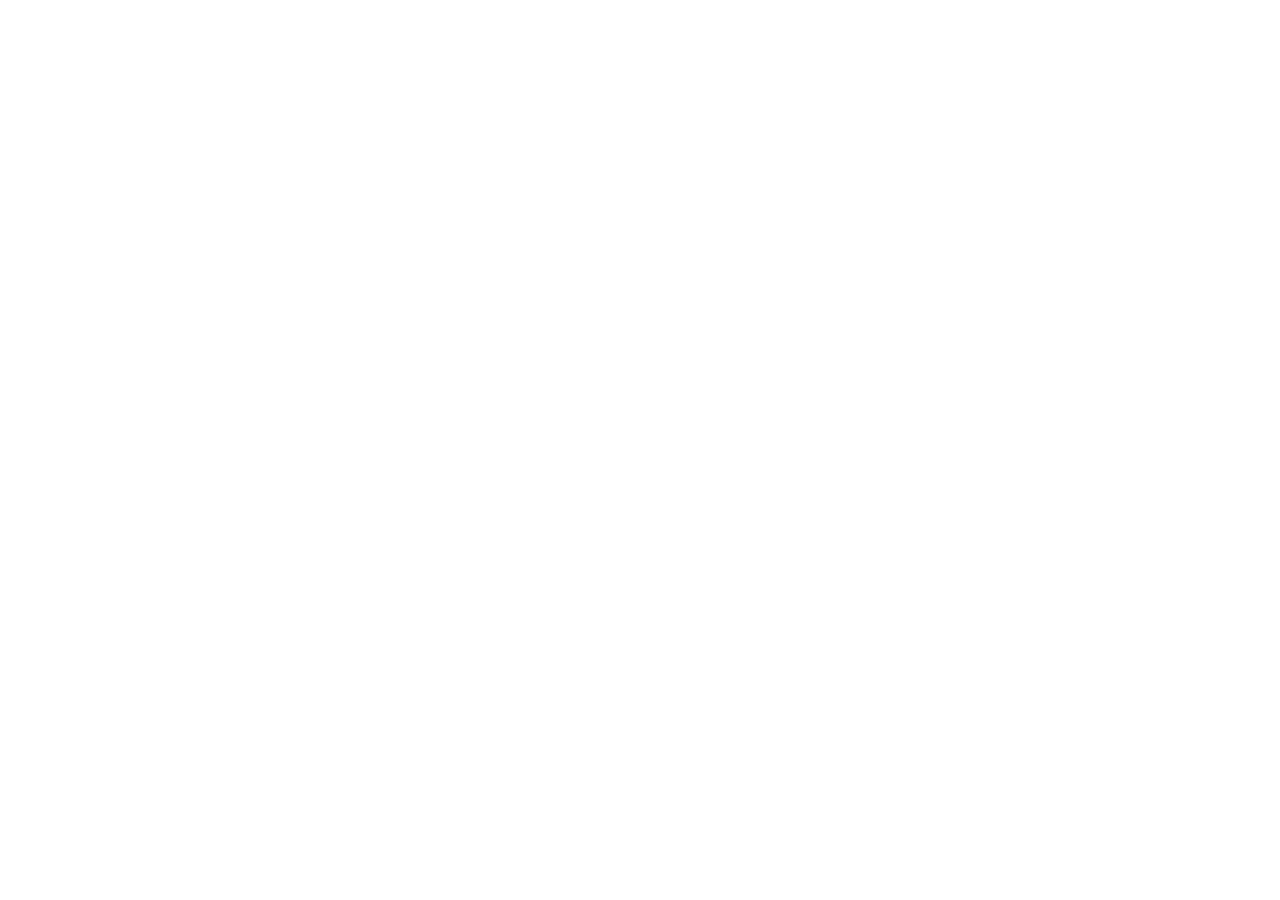
==== index.html @ 0078ae97 "Create index.html" ====
<!DOCTYPE html>
<html lang="en">
<head>
<meta charset="UTF-8">
<meta name="viewport" content="width=device-width, initial-scale=1.0">
<title>Sketch Lab Central — drawing &amp; generator prompts</title>
<meta name="description" content="Sketch Lab Central — a division of Plaid Labs. Daily Doodle, Monster Maker, and Theme Park Edition drawing-prompt generators in one place.">
<link rel="preconnect" href="https://fonts.googleapis.com">
<link rel="preconnect" href="https://fonts.gstatic.com" crossorigin>
<link href="https://fonts.googleapis.com/css2?family=Anton&display=swap" rel="stylesheet">
<link rel="stylesheet" href="assets/style.css">
</head>
<body>

<div id="sl-header-mount"></div>

<main id="app" aria-live="polite">
  <!-- Populated by assets/engine.js once the default pack loads -->
</main>

<div id="sl-footer-mount"></div>

<script>
  // Lightweight pack manifest — just id/label/src, so the header's pack
  // selector can render instantly. Each pack's actual category data is only
  // fetched when the user selects it (Theme Park Edition's data set is the
  // largest, so this keeps first paint fast).
  window.SL_PACK_LIST = [
    { id: 'dailydoodle', label: 'Daily Doodle', src: 'assets/packs/dailydoodle.js' },
    { id: 'monstermaker', label: 'Monster Maker', src: 'assets/packs/monstermaker.js' },
    { id: 'themepark', label: 'Theme Park Edition', src: 'assets/packs/themepark.js' }
  ];
</script>
<script src="assets/header.js" defer></script>
<script src="assets/footer.js" defer></script>
<script src="assets/holiday-data.js" defer></script>
<script src="assets/engine.js" defer></script>
<script defer>
  document.addEventListener('DOMContentLoaded', function () {
    // Daily Doodle is the main/landing theme pack of Sketch Lab Central.
    window.SL_boot('dailydoodle');
  });
</script>

</body>
</html>
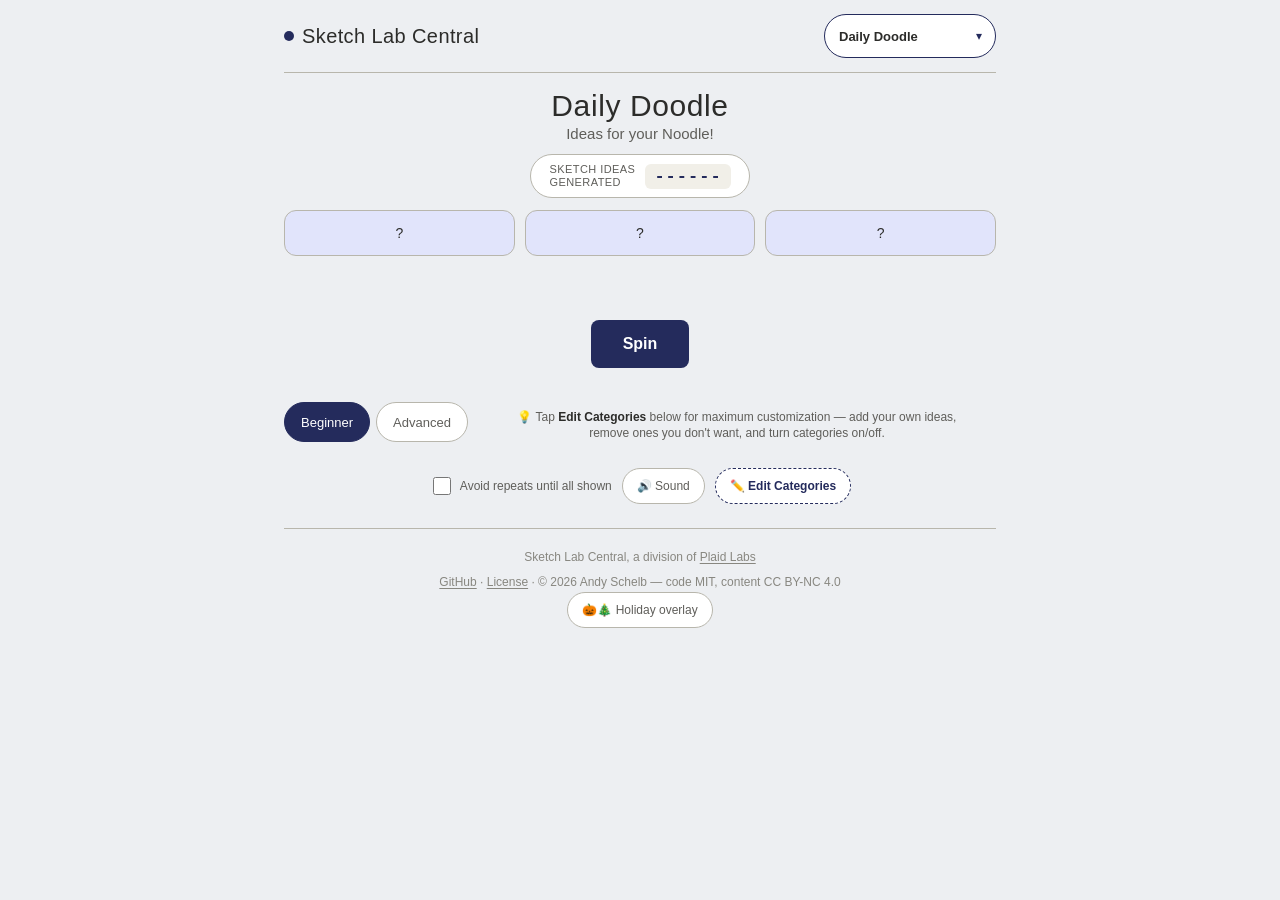
==== commit 1ea3c0fd: "Update index.html" ====
--- a/index.html
+++ b/index.html
@@ -5,9 +5,10 @@
 <meta name="viewport" content="width=device-width, initial-scale=1.0">
 <title>Sketch Lab Central — drawing &amp; generator prompts</title>
 <meta name="description" content="Sketch Lab Central — a division of Plaid Labs. Daily Doodle, Monster Maker, and Theme Park Edition drawing-prompt generators in one place.">
+<link rel="icon" href="data:image/svg+xml,%3Csvg xmlns='http://www.w3.org/2000/svg' viewBox='0 0 100 100'%3E%3Ctext y='.9em' font-size='90'%3E%F0%9F%A7%AA%3C/text%3E%3C/svg%3E">
 <link rel="preconnect" href="https://fonts.googleapis.com">
 <link rel="preconnect" href="https://fonts.gstatic.com" crossorigin>
-<link href="https://fonts.googleapis.com/css2?family=Anton&display=swap" rel="stylesheet">
+<link href="https://fonts.googleapis.com/css2?family=Russo+One&family=Open+Sans:wght@400;600;700&display=swap" rel="stylesheet">
 <link rel="stylesheet" href="assets/style.css">
 </head>
 <body>
--- a/assets/style.css
+++ b/assets/style.css
@@ -0,0 +1,325 @@
+/* Sketch Lab Central — shared shell styles
+   Base typography / spacing / layout grid stay identical across every pack.
+   Only CSS custom properties under [data-pack] / [data-holiday] shift accents. */
+
+:root {
+  --surface-0: #edeff2;
+  --surface-1: #f1efe8;
+  --surface-2: #ffffff;
+  --text-primary: #2c2c2a;
+  --text-secondary: #5f5e5a;
+  --text-muted: #888780;
+  --border: #b8b6ac;
+  --radius: 8px;
+
+  /* Default (Daily Doodle) accent — overridden per pack below */
+  --accent: #242B5C;
+  --accent-contrast: #ffffff;
+  --accent-soft: #e1e4fb;
+}
+
+* { box-sizing: border-box; }
+
+html { scroll-behavior: smooth; }
+
+body {
+  font-family: -apple-system, BlinkMacSystemFont, "Segoe UI", Roboto, Helvetica, Arial, sans-serif;
+  background: var(--surface-0);
+  color: var(--text-primary);
+  max-width: 760px;
+  margin: 0 auto;
+  padding: 0 1rem 2rem;
+  transition: background-color .25s ease;
+}
+
+a { color: inherit; }
+
+/* ---------- Universal header ---------- */
+#sl-header {
+  display: flex;
+  align-items: center;
+  justify-content: space-between;
+  gap: 12px;
+  padding: 14px 0;
+  margin-bottom: 0.5rem;
+  border-bottom: 0.5px solid var(--border);
+  flex-wrap: wrap;
+}
+#sl-header .sl-brand {
+  display: flex;
+  align-items: center;
+  gap: 8px;
+  font-family: 'Anton', sans-serif;
+  font-size: 20px;
+  letter-spacing: 0.02em;
+  white-space: nowrap;
+}
+#sl-header .sl-brand .sl-dot {
+  width: 10px; height: 10px; border-radius: 50%;
+  background: var(--accent);
+  flex: 0 0 auto;
+}
+#pack-select-wrap { position: relative; }
+#pack-select {
+  appearance: none;
+  -webkit-appearance: none;
+  font-size: 13px;
+  font-weight: 600;
+  padding: 9px 34px 9px 14px;
+  border-radius: 999px;
+  border: 1.5px solid var(--accent);
+  background: var(--surface-2);
+  color: var(--text-primary);
+  cursor: pointer;
+  min-height: 44px;
+  min-width: 168px;
+}
+#pack-select-wrap::after {
+  content: "▾";
+  position: absolute;
+  right: 14px; top: 50%; transform: translateY(-50%);
+  pointer-events: none;
+  color: var(--accent);
+  font-size: 12px;
+}
+
+/* ---------- Page title / result area ---------- */
+h1.pack-title {
+  font-family: 'Anton', sans-serif;
+  font-size: 30px;
+  font-weight: 400;
+  letter-spacing: 0.02em;
+  margin: 1rem 0 0;
+  text-align: center;
+}
+.subtitle { font-size: 15px; color: var(--text-secondary); margin: 2px 0 0; text-align: center; }
+.instruction { text-align: center; font-size: 13px; color: var(--text-secondary); margin: 0 0 1rem; }
+
+.counter-wrap { display: flex; justify-content: center; margin: 0.75rem 0; }
+.counter-box {
+  display: inline-flex; align-items: center; gap: 10px;
+  background: var(--surface-2); border: 0.5px solid var(--border);
+  border-radius: 999px; padding: 8px 18px;
+}
+.counter-label {
+  font-size: 11px; font-weight: 500; color: var(--text-secondary);
+  letter-spacing: 0.04em; text-transform: uppercase; line-height: 1.2; text-align: left;
+}
+.counter-digits {
+  font-family: 'Courier New', monospace; font-size: 17px; font-weight: 700;
+  color: var(--accent); background: var(--surface-1); padding: 3px 9px;
+  border-radius: 6px; letter-spacing: 1px;
+}
+
+.mode-toggle { display: flex; justify-content: center; gap: 6px; margin: 10px 0; flex-wrap: wrap; }
+.mode-btn {
+  border: 0.5px solid var(--border); background: var(--surface-2);
+  border-radius: 999px; padding: 8px 16px; font-size: 13px;
+  cursor: pointer; color: var(--text-secondary);
+  min-height: 40px;
+}
+.mode-btn.active { background: var(--accent); color: var(--accent-contrast); border-color: var(--accent); }
+
+.cat-hint {
+  text-align: center; font-size: 12px; color: var(--text-secondary);
+  max-width: 480px; margin: 6px auto 0; line-height: 1.4;
+}
+.cat-hint strong { color: var(--text-primary); }
+
+.settings-row {
+  display: flex; justify-content: center; align-items: center;
+  gap: 10px; flex-wrap: wrap; margin-bottom: 1rem;
+}
+.repeat-toggle {
+  display: flex; align-items: center; gap: 6px;
+  font-size: 12px; color: var(--text-secondary); cursor: pointer;
+  min-height: 36px;
+}
+.repeat-toggle input { cursor: pointer; width: 18px; height: 18px; }
+.pill-btn, .sound-btn, .cat-toggle-btn {
+  border: 0.5px solid var(--border); background: var(--surface-2);
+  border-radius: 999px; padding: 8px 14px; font-size: 12px;
+  cursor: pointer; color: var(--text-secondary);
+  min-height: 36px;
+}
+.sound-btn.muted { opacity: 0.55; }
+/* Given its own dashed-border treatment (same visual language as Bonkers
+   Mode) so it reads as "tap to customize," not just another minor toggle —
+   this is the button people miss when they don't realize categories are
+   editable, per user feedback. */
+.cat-toggle-btn {
+  border: 1.5px dashed var(--accent);
+  color: var(--accent);
+  font-weight: 600;
+}
+.cat-toggle-btn.open { background: var(--accent); color: var(--accent-contrast); border-style: solid; }
+
+/* ---------- Result cards ---------- */
+#result-row {
+  display: grid;
+  grid-template-columns: repeat(auto-fit, minmax(120px, 1fr));
+  gap: 10px;
+  perspective: 600px;
+  margin-bottom: 1rem;
+}
+.result-card {
+  border-radius: 12px; padding: 0.875rem 0.5rem; text-align: center;
+  font-weight: 500; font-size: 14px; min-height: 44px;
+  display: flex; align-items: center; justify-content: center;
+  transition: transform 0.1s linear; border: 0.5px solid var(--border);
+  background: var(--accent-soft); color: var(--text-primary);
+}
+#fill-blank { text-align: center; font-size: 16px; min-height: 24px; margin: 0 0 1.5rem; }
+
+.spin-wrap { display: flex; justify-content: center; margin-bottom: 1.5rem; }
+#spin-btn {
+  border: none; background: var(--accent); color: var(--accent-contrast);
+  border-radius: var(--radius); cursor: pointer;
+  font-size: 16px; font-weight: 600; padding: 14px 32px;
+  min-height: 48px;
+}
+#spin-btn:hover { filter: brightness(1.08); }
+#spin-btn:disabled { opacity: 0.6; cursor: default; }
+
+.share-wrap { display: none; justify-content: center; align-items: center; gap: 10px; flex-wrap: wrap; margin: -0.5rem 0 1.5rem; }
+#copy-btn, #save-image-btn {
+  border: 0.5px solid var(--border); background: var(--surface-2);
+  border-radius: var(--radius); padding: 10px 16px; font-size: 13px;
+  cursor: pointer; color: var(--text-primary); min-height: 44px;
+}
+#copy-btn:hover, #save-image-btn:hover { background: var(--surface-1); }
+#save-image-btn:disabled { opacity: 0.6; cursor: default; }
+#copy-feedback { font-size: 12px; color: var(--text-secondary); }
+
+.history-wrap { display: none; max-width: 420px; margin: 0 auto 2rem; font-size: 13px; color: var(--text-secondary); }
+.history-wrap summary { cursor: pointer; text-align: center; font-weight: 500; padding: 8px 0; min-height: 32px; }
+#history-list { list-style: none; margin: 8px 0 0; padding: 0; display: flex; flex-direction: column; gap: 6px; }
+#history-list li { background: var(--surface-2); border: 0.5px solid var(--border); border-radius: var(--radius); padding: 6px 10px; }
+
+/* ---------- Park toggles (Theme Park Edition) ---------- */
+.park-toggles { max-width: 640px; margin: 0 auto 1rem; }
+.park-group { margin-bottom: 10px; }
+.park-group-label { font-size: 11px; text-transform: uppercase; letter-spacing: 0.05em; color: var(--text-secondary); margin: 0 0 6px; }
+.park-chip-row { display: flex; flex-wrap: wrap; gap: 6px; }
+.park-chip {
+  border: 0.5px solid var(--border); background: var(--surface-2);
+  border-radius: 999px; padding: 8px 14px; font-size: 12px;
+  cursor: pointer; color: var(--text-secondary); min-height: 40px;
+}
+.park-chip.on { background: var(--accent); color: var(--accent-contrast); border-color: var(--accent); }
+.bonkers-row { display: flex; justify-content: center; margin-bottom: 1rem; }
+.bonkers-btn {
+  border: 1.5px dashed var(--accent); background: var(--surface-2);
+  border-radius: 999px; padding: 9px 18px; font-size: 12px; font-weight: 600;
+  cursor: pointer; color: var(--accent); min-height: 44px;
+}
+.bonkers-btn.on { background: var(--accent); color: var(--accent-contrast); border-style: solid; }
+
+/* ---------- Categories panel (collapsed by default) ---------- */
+#categories-panel-wrap { max-width: 680px; margin: 0 auto 1.5rem; }
+#categories-panel { display: none; margin-top: 10px; }
+#categories-panel.open { display: block; }
+#columns {
+  columns: 210px 3;
+  column-gap: 12px;
+  margin-bottom: 0.5rem;
+}
+.col-card {
+  background: var(--surface-2);
+  border: 0.5px solid var(--border);
+  border-radius: 12px;
+  padding: 0.875rem;
+  break-inside: avoid;
+  -webkit-column-break-inside: avoid;
+  margin-bottom: 12px;
+  overflow: hidden;
+}
+.col-header { display: flex; align-items: center; justify-content: space-between; margin-bottom: 8px; }
+.col-label { display: flex; align-items: center; gap: 6px; font-size: 13px; color: var(--text-secondary); }
+.col-actions { display: flex; align-items: center; gap: 4px; }
+.icon-btn {
+  border: none; background: none; cursor: pointer; font-size: 15px;
+  padding: 6px; color: var(--text-muted); border-radius: 6px; line-height: 1;
+  min-width: 32px; min-height: 32px;
+}
+.icon-btn:hover { background: var(--surface-1); }
+.item-list { display: flex; flex-direction: column; gap: 4px; margin-bottom: 8px; }
+.item-row {
+  display: flex; align-items: center; justify-content: space-between;
+  font-size: 13px; padding: 6px 8px; background: var(--surface-1); border-radius: var(--radius);
+}
+.item-row button { border: none; background: none; color: var(--text-muted); cursor: pointer; font-size: 15px; padding: 4px 6px; min-width: 32px; min-height: 32px; }
+.add-row { display: flex; gap: 6px; min-width: 0; }
+.add-row input {
+  flex: 1; min-width: 0; font-size: 13px; height: 38px; padding: 0 10px;
+  border: 0.5px solid var(--border); border-radius: var(--radius);
+  background: var(--surface-2); color: var(--text-primary);
+}
+.add-row button {
+  border: 0.5px solid var(--border); background: var(--surface-2);
+  border-radius: var(--radius); cursor: pointer; color: var(--text-primary);
+  padding: 0 14px; min-height: 38px; min-width: 44px; flex-shrink: 0;
+}
+.add-row button:hover { background: var(--surface-1); }
+.toggle-switch { position: relative; display: inline-block; width: 38px; height: 22px; flex-shrink: 0; }
+.toggle-switch input { opacity: 0; width: 100%; height: 100%; margin: 0; cursor: pointer; position: relative; z-index: 2; }
+.toggle-switch .track { position: absolute; inset: 0; background: var(--border); border-radius: 999px; transition: background .15s; pointer-events: none; }
+.toggle-switch .thumb { position: absolute; top: 2px; left: 2px; width: 18px; height: 18px; background: #fff; border-radius: 50%; transition: transform .15s; pointer-events: none; }
+.toggle-switch input:checked ~ .track { background: var(--accent); }
+.toggle-switch input:checked ~ .thumb { transform: translateX(16px); }
+.cat-card.inactive { padding-bottom: 0.6rem; }
+.cat-card.inactive .col-header { margin-bottom: 0; }
+.cat-card.inactive .item-list, .cat-card.inactive .add-row { display: none; }
+
+/* Holiday overlay toggle — tucked at the bottom of the categories panel, discoverable not prominent */
+#holiday-toggle-row {
+  border-top: 1px dashed var(--border);
+  margin-top: 14px;
+  padding-top: 12px;
+  display: flex;
+  justify-content: center;
+  gap: 8px;
+  flex-wrap: wrap;
+}
+.holiday-chip {
+  border: 0.5px solid var(--border); background: var(--surface-2);
+  border-radius: 999px; padding: 7px 14px; font-size: 12px;
+  cursor: pointer; color: var(--text-secondary); min-height: 36px;
+}
+.holiday-chip.on-halloween { background: #ff8c1a; color: #1a0e00; border-color: #1a0e00; }
+.holiday-chip.on-christmas { background: #b5153b; color: #ffffff; border-color: #0b5c33; }
+
+/* ---------- Holiday decorative accents ---------- */
+#holiday-accent {
+  position: fixed; top: 8px; right: 10px; font-size: 26px;
+  opacity: 0.85; pointer-events: none; z-index: 5; display: none;
+}
+[data-holiday="halloween"] #holiday-accent { display: block; }
+[data-holiday="christmas"] #holiday-accent { display: block; }
+
+/* ---------- Universal footer ---------- */
+#sl-footer {
+  text-align: center; font-size: 12px; color: var(--text-muted);
+  padding: 18px 0 8px; border-top: 0.5px solid var(--border); margin-top: 1.5rem;
+  line-height: 1.7;
+}
+#sl-footer a { text-decoration: underline; text-underline-offset: 2px; }
+#sl-footer .sl-footer-brand { display: block; margin-bottom: 4px; }
+
+@media (max-width: 480px) {
+  body { padding: 0 0.75rem 1.5rem; }
+  h1.pack-title { font-size: 22px; }
+  .subtitle, .instruction { font-size: 13px; }
+  #columns { columns: 150px 2; column-gap: 8px; }
+  .col-card { padding: 0.75rem; }
+  #result-row { grid-template-columns: repeat(auto-fit, minmax(100px, 1fr)); gap: 8px; }
+  .result-card { font-size: 13px; padding: 0.75rem 0.4rem; }
+  #fill-blank { font-size: 15px; }
+  #sl-header { padding: 10px 0; }
+  #pack-select { min-width: 0; width: 100%; }
+  #pack-select-wrap { flex: 1 1 auto; }
+}
+
+@media (min-width: 768px) {
+  body { padding: 0 1.5rem 2rem; }
+}
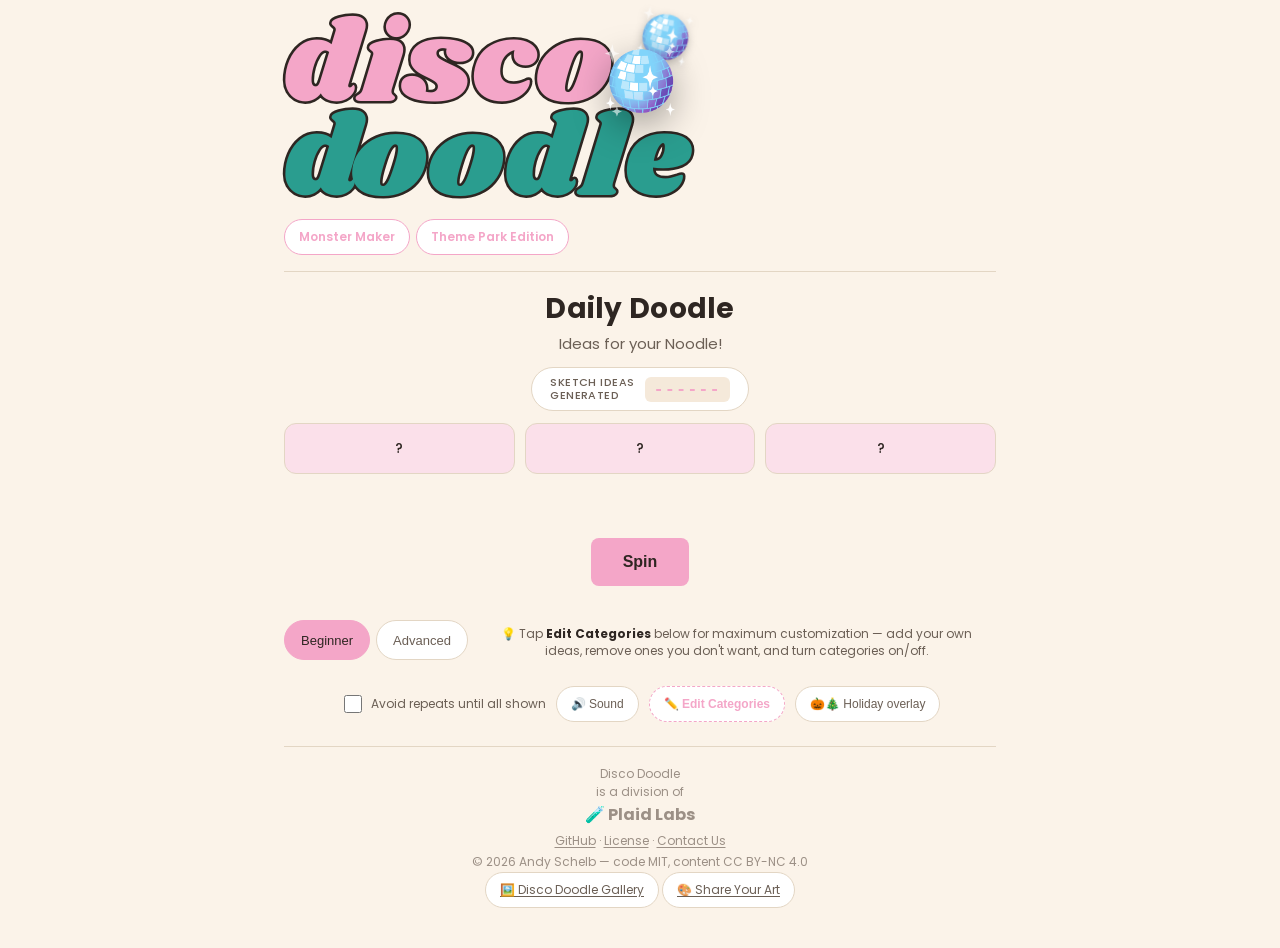
==== commit eafa30b7: "Color rebranding." ====
--- a/index.html
+++ b/index.html
@@ -3,12 +3,22 @@
 <head>
 <meta charset="UTF-8">
 <meta name="viewport" content="width=device-width, initial-scale=1.0">
-<title>Sketch Lab Central — drawing &amp; generator prompts</title>
-<meta name="description" content="Sketch Lab Central — a division of Plaid Labs. Daily Doodle, Monster Maker, and Theme Park Edition drawing-prompt generators in one place.">
+<title>Disco Doodle — free drawing &amp; art prompt generators</title>
+<meta name="description" content="Disco Doodle — a division of Plaid Labs. Daily Doodle, Monster Maker, and Theme Park Edition drawing-prompt generators in one place. Free, no signup.">
+<link rel="canonical" href="https://discodoodle.com/">
+<meta property="og:type" content="website">
+<meta property="og:title" content="Disco Doodle — free drawing &amp; art prompt generators">
+<meta property="og:description" content="Daily Doodle, Monster Maker, and Theme Park Edition drawing-prompt generators in one place. Free, no signup.">
+<meta property="og:image" content="https://discodoodle.com/assets/og/og-home.png">
+<meta property="og:url" content="https://discodoodle.com/">
+<meta name="twitter:card" content="summary_large_image">
+<meta name="twitter:title" content="Disco Doodle — free drawing &amp; art prompt generators">
+<meta name="twitter:description" content="Daily Doodle, Monster Maker, and Theme Park Edition drawing-prompt generators in one place. Free, no signup.">
+<meta name="twitter:image" content="https://discodoodle.com/assets/og/og-home.png">
 <link rel="icon" href="data:image/svg+xml,%3Csvg xmlns='http://www.w3.org/2000/svg' viewBox='0 0 100 100'%3E%3Ctext y='.9em' font-size='90'%3E%F0%9F%A7%AA%3C/text%3E%3C/svg%3E">
 <link rel="preconnect" href="https://fonts.googleapis.com">
 <link rel="preconnect" href="https://fonts.gstatic.com" crossorigin>
-<link href="https://fonts.googleapis.com/css2?family=Russo+One&family=Open+Sans:wght@400;600;700&display=swap" rel="stylesheet">
+<link href="https://fonts.googleapis.com/css2?family=Shrikhand&family=Poppins:wght@400;500;600;700;800&display=swap" rel="stylesheet">
 <link rel="stylesheet" href="assets/style.css">
 </head>
 <body>
@@ -38,7 +48,7 @@
 <script src="assets/engine.js" defer></script>
 <script defer>
   document.addEventListener('DOMContentLoaded', function () {
-    // Daily Doodle is the main/landing theme pack of Sketch Lab Central.
+    // Daily Doodle is the main/landing theme pack of Disco Doodle.
     window.SL_boot('dailydoodle');
   });
 </script>
--- a/assets/style.css
+++ b/assets/style.css
@@ -1,21 +1,30 @@
-/* Sketch Lab Central — shared shell styles
+/* Disco Doodle — shared shell styles
    Base typography / spacing / layout grid stay identical across every pack.
    Only CSS custom properties under [data-pack] / [data-holiday] shift accents. */
 
 :root {
-  --surface-0: #edeff2;
-  --surface-1: #f1efe8;
+  /* Warm neutral base — replaces the old cool-gray palette so the whole
+     shell reads as one piece with the peach/pink/mint brand accents. */
+  --surface-0: #fbf3e9;
+  --surface-1: #f5e9da;
   --surface-2: #ffffff;
-  --text-primary: #2c2c2a;
-  --text-secondary: #5f5e5a;
-  --text-muted: #888780;
-  --border: #b8b6ac;
+  --text-primary: #2e2622;
+  --text-secondary: #6b5f55;
+  --text-muted: #9c9086;
+  --border: #e3d6c4;
   --radius: 8px;
 
-  /* Default (Daily Doodle) accent — overridden per pack below */
-  --accent: #242B5C;
-  --accent-contrast: #ffffff;
-  --accent-soft: #e1e4fb;
+  /* Disco Doodle brand palette — fixed regardless of page theme, used for
+     the logo lockup and anywhere the brand colors need to stay constant. */
+  --brand-peach: #F4A261;
+  --brand-pink: #F4A6C8;
+  --brand-mint: #2A9D8F;
+
+  /* Default (Daily Doodle) accent — overridden per pack in engine.js,
+     and by the Gallery's own theme below. */
+  --accent: #F4A6C8;
+  --accent-contrast: #2e2622;
+  --accent-soft: #fbe0ea;
 }
 
 * { box-sizing: border-box; }
@@ -23,7 +32,7 @@
 html { scroll-behavior: smooth; }
 
 body {
-  font-family: -apple-system, BlinkMacSystemFont, "Segoe UI", Roboto, Helvetica, Arial, sans-serif;
+  font-family: 'Poppins', -apple-system, BlinkMacSystemFont, "Segoe UI", Roboto, Helvetica, Arial, sans-serif;
   background: var(--surface-0);
   color: var(--text-primary);
   max-width: 760px;
@@ -37,58 +46,70 @@
 /* ---------- Universal header ---------- */
 #sl-header {
   display: flex;
-  align-items: center;
-  justify-content: space-between;
-  gap: 12px;
-  padding: 14px 0;
+  flex-direction: column;
+  align-items: flex-start;
+  gap: 10px;
+  padding: 20px 0 16px;
   margin-bottom: 0.5rem;
   border-bottom: 0.5px solid var(--border);
-  flex-wrap: wrap;
-}
-#sl-header .sl-brand {
-  display: flex;
-  align-items: center;
-  gap: 8px;
-  font-family: 'Anton', sans-serif;
-  font-size: 20px;
-  letter-spacing: 0.02em;
+}
+
+/* ---------- Logo lockup — Shrikhand, stacked, left-justified, outlined.
+   120px is the "true" size from the brand style guide; clamp() scales it
+   down on narrow viewports so it never breaks the layout on mobile while
+   still hitting 120px on a normal desktop width. ---------- */
+.dd-logo {
+  position: relative;
+  display: inline-block;
+  line-height: 0.82;
+  text-align: left;
+  text-decoration: none;
+}
+.dd-logo:hover .dd-logo-line { filter: brightness(1.06); }
+.dd-logo-line {
+  display: block;
+  font-family: 'Shrikhand', cursive;
+  font-weight: 400;
+  font-size: clamp(34px, 9vw, 120px);
+  letter-spacing: 0.01em;
+  -webkit-text-stroke-width: 0.045em;
+  -webkit-text-stroke-color: var(--text-primary);
+  paint-order: stroke fill;
+  margin: 0;
+}
+.dd-logo-line--disco { color: var(--brand-pink); }
+.dd-logo-line--doodle { color: var(--brand-mint); }
+.dd-logo-ball {
+  position: absolute;
+  top: -0.15em;
+  right: -0.05em;
+  font-size: clamp(18px, 4vw, 46px);
+  line-height: 1;
+  transform: rotate(12deg);
+  filter: drop-shadow(0 3px 4px rgba(0,0,0,.25));
+}
+#pack-pills { display: flex; gap: 6px; flex-wrap: wrap; justify-content: flex-start; }
+.pack-pill {
+  font-family: 'Poppins', sans-serif;
+  font-size: 12px;
+  font-weight: 600;
+  padding: 7px 14px;
+  border-radius: 999px;
+  border: 1px solid var(--accent);
+  background: var(--surface-2);
+  color: var(--accent);
+  cursor: pointer;
+  min-height: 36px;
   white-space: nowrap;
 }
-#sl-header .sl-brand .sl-dot {
-  width: 10px; height: 10px; border-radius: 50%;
-  background: var(--accent);
-  flex: 0 0 auto;
-}
-#pack-select-wrap { position: relative; }
-#pack-select {
-  appearance: none;
-  -webkit-appearance: none;
-  font-size: 13px;
-  font-weight: 600;
-  padding: 9px 34px 9px 14px;
-  border-radius: 999px;
-  border: 1.5px solid var(--accent);
-  background: var(--surface-2);
-  color: var(--text-primary);
-  cursor: pointer;
-  min-height: 44px;
-  min-width: 168px;
-}
-#pack-select-wrap::after {
-  content: "▾";
-  position: absolute;
-  right: 14px; top: 50%; transform: translateY(-50%);
-  pointer-events: none;
-  color: var(--accent);
-  font-size: 12px;
-}
+.pack-pill:hover { background: var(--accent-soft); }
 
 /* ---------- Page title / result area ---------- */
 h1.pack-title {
-  font-family: 'Anton', sans-serif;
-  font-size: 30px;
-  font-weight: 400;
-  letter-spacing: 0.02em;
+  font-family: 'Poppins', sans-serif;
+  font-size: 28px;
+  font-weight: 700;
+  letter-spacing: 0.01em;
   margin: 1rem 0 0;
   text-align: center;
 }
@@ -285,6 +306,7 @@
   border: 0.5px solid var(--border); background: var(--surface-2);
   border-radius: 999px; padding: 7px 14px; font-size: 12px;
   cursor: pointer; color: var(--text-secondary); min-height: 36px;
+  display: inline-flex; align-items: center; text-decoration: none;
 }
 .holiday-chip.on-halloween { background: #ff8c1a; color: #1a0e00; border-color: #1a0e00; }
 .holiday-chip.on-christmas { background: #b5153b; color: #ffffff; border-color: #0b5c33; }
@@ -304,7 +326,12 @@
   line-height: 1.7;
 }
 #sl-footer a { text-decoration: underline; text-underline-offset: 2px; }
-#sl-footer .sl-footer-brand { display: block; margin-bottom: 4px; }
+#sl-footer .sl-footer-brand { display: block; margin-bottom: 4px; line-height: 1.5; }
+#sl-footer .sl-footer-brand a { font-family: 'Poppins', sans-serif; font-weight: 700; text-decoration: none; }
+#sl-footer .sl-footer-brand a:hover { text-decoration: underline; }
+/* "Plaid Labs" — the parent brand — set apart from the rest of the footer
+   with larger type so it reads as the more prominent name of the two. */
+#sl-footer .sl-footer-parent { display: inline-block; font-size: 16px; margin-top: 2px; }
 
 @media (max-width: 480px) {
   body { padding: 0 0.75rem 1.5rem; }
@@ -315,11 +342,77 @@
   #result-row { grid-template-columns: repeat(auto-fit, minmax(100px, 1fr)); gap: 8px; }
   .result-card { font-size: 13px; padding: 0.75rem 0.4rem; }
   #fill-blank { font-size: 15px; }
-  #sl-header { padding: 10px 0; }
-  #pack-select { min-width: 0; width: 100%; }
-  #pack-select-wrap { flex: 1 1 auto; }
+  #sl-header { padding: 14px 0 12px; gap: 8px; }
 }
 
 @media (min-width: 768px) {
   body { padding: 0 1.5rem 2rem; }
 }
+
+/* ---------- Disco Doodle intro (plays once per page load, ~3s total) ---------- */
+#dd-disco-intro {
+  position: fixed;
+  inset: 0;
+  z-index: 9999;
+  pointer-events: none;
+  overflow: hidden;
+}
+#dd-disco-ball {
+  position: absolute;
+  left: 50%;
+  top: -120px;
+  font-size: 64px;
+  line-height: 1;
+  transform: translateX(-50%);
+  filter: drop-shadow(0 12px 18px rgba(0,0,0,.35));
+  animation:
+    dd-ball-drop 0.7s cubic-bezier(.32,1.6,.55,1) forwards,
+    dd-ball-sway 1.4s ease-in-out 0.7s 2;
+}
+@keyframes dd-ball-drop {
+  0%   { top: -120px; }
+  70%  { top: 54px; }
+  85%  { top: 40px; }
+  100% { top: 48px; }
+}
+@keyframes dd-ball-sway {
+  0%, 100% { transform: translateX(-50%) rotate(-6deg); }
+  50%      { transform: translateX(-50%) rotate(6deg); }
+}
+.dd-light-spot {
+  position: absolute;
+  width: 90px;
+  height: 90px;
+  border-radius: 50%;
+  opacity: 0;
+  mix-blend-mode: screen;
+  filter: blur(2px);
+  animation: dd-spot-flicker 0.9s ease-in-out infinite, dd-spot-drift 3s linear infinite;
+  animation-delay: inherit;
+}
+@keyframes dd-spot-flicker {
+  0%, 100% { opacity: 0; }
+  50%      { opacity: .85; }
+}
+@keyframes dd-spot-drift {
+  0%   { transform: translate(0,0); }
+  25%  { transform: translate(40px,-30px); }
+  50%  { transform: translate(-30px,20px); }
+  75%  { transform: translate(20px,40px); }
+  100% { transform: translate(0,0); }
+}
+#dd-disco-intro.dd-fade-out #dd-disco-ball {
+  transition: opacity .5s ease, top .5s ease;
+  animation-play-state: paused;
+  opacity: 0;
+  top: 10px;
+}
+#dd-disco-intro.dd-fade-out .dd-light-spot {
+  transition: opacity .5s ease;
+  animation-play-state: paused;
+  opacity: 0 !important;
+}
+@media (prefers-reduced-motion: reduce) {
+  #dd-disco-ball { animation: none !important; top: 20px; }
+  .dd-light-spot { animation: none !important; opacity: .5; }
+}
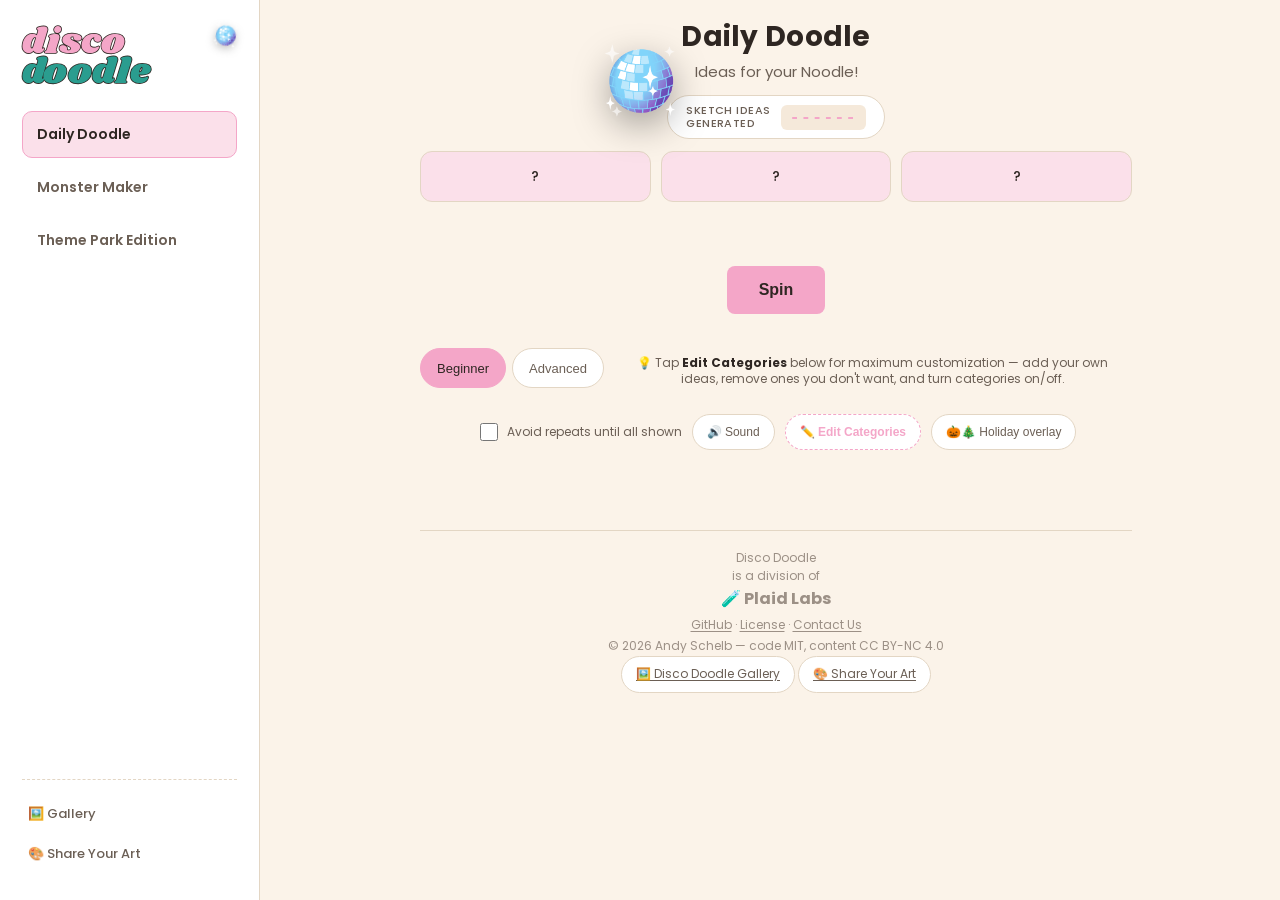
==== commit 1425d752: "Usability and SEO site structure" ====
--- a/index.html
+++ b/index.html
@@ -15,11 +15,43 @@
 <meta name="twitter:title" content="Disco Doodle — free drawing &amp; art prompt generators">
 <meta name="twitter:description" content="Daily Doodle, Monster Maker, and Theme Park Edition drawing-prompt generators in one place. Free, no signup.">
 <meta name="twitter:image" content="https://discodoodle.com/assets/og/og-home.png">
-<link rel="icon" href="data:image/svg+xml,%3Csvg xmlns='http://www.w3.org/2000/svg' viewBox='0 0 100 100'%3E%3Ctext y='.9em' font-size='90'%3E%F0%9F%A7%AA%3C/text%3E%3C/svg%3E">
+<link rel="icon" type="image/png" sizes="32x32" href="/favicon-32x32.png">
+<link rel="icon" type="image/png" sizes="16x16" href="/favicon-16x16.png">
+<link rel="apple-touch-icon" sizes="180x180" href="/apple-touch-icon.png">
+<link rel="manifest" href="/site.webmanifest">
+<link rel="shortcut icon" href="/favicon.ico">
+<meta name="theme-color" content="#F4A261">
 <link rel="preconnect" href="https://fonts.googleapis.com">
 <link rel="preconnect" href="https://fonts.gstatic.com" crossorigin>
 <link href="https://fonts.googleapis.com/css2?family=Shrikhand&family=Poppins:wght@400;500;600;700;800&display=swap" rel="stylesheet">
 <link rel="stylesheet" href="assets/style.css">
+<script type="application/ld+json">
+{
+  "@context": "https://schema.org",
+  "@graph": [
+    {
+      "@type": "Organization",
+      "@id": "https://discodoodle.com/#organization",
+      "name": "Disco Doodle",
+      "url": "https://discodoodle.com/",
+      "logo": "https://discodoodle.com/android-chrome-512x512.png",
+      "parentOrganization": {
+        "@type": "Organization",
+        "name": "Plaid Labs"
+      }
+    },
+    {
+      "@type": "WebSite",
+      "@id": "https://discodoodle.com/#website",
+      "url": "https://discodoodle.com/",
+      "name": "Disco Doodle",
+      "description": "Free, no-signup drawing-prompt generators — Daily Doodle, Monster Maker, and Theme Park Edition.",
+      "publisher": { "@id": "https://discodoodle.com/#organization" },
+      "inLanguage": "en"
+    }
+  ]
+}
+</script>
 </head>
 <body>
 
@@ -36,6 +68,7 @@
   // selector can render instantly. Each pack's actual category data is only
   // fetched when the user selects it (Theme Park Edition's data set is the
   // largest, so this keeps first paint fast).
+  window.SL_LAYOUT = 'sidebar';
   window.SL_PACK_LIST = [
     { id: 'dailydoodle', label: 'Daily Doodle', src: 'assets/packs/dailydoodle.js' },
     { id: 'monstermaker', label: 'Monster Maker', src: 'assets/packs/monstermaker.js' },
--- a/assets/style.css
+++ b/assets/style.css
@@ -104,6 +104,165 @@
 }
 .pack-pill:hover { background: var(--accent-soft); }
 
+/* ---------- Sidebar layout (generator pages only) ----------
+   The persistent left nav. Gallery/Submit/Admin keep the header above
+   instead — this is scoped to body.dd-has-sidebar only. A fixed mobile
+   top bar (hamburger + compact logo) reserves its own space via
+   padding-top below 900px; the full sidebar becomes a slide-out drawer
+   with a backdrop at that width, and is always visible, in-flow, at
+   900px and up. */
+/* Sidebar mode: body itself stops being the centered/padded box (it needs
+   to span full width to host the fixed sidebar) — instead #app and the
+   footer mount each get the same max-width/centering/padding body used to
+   have, so the actual content column still reads at the same width, just
+   shifted right to clear the sidebar on desktop. */
+body.dd-has-sidebar {
+  max-width: none;
+  margin: 0;
+  padding: 64px 0 0;
+}
+body.dd-has-sidebar > #app,
+body.dd-has-sidebar > #sl-footer-mount {
+  max-width: 760px;
+  margin: 0 auto;
+  padding: 0 1rem 2rem;
+}
+@media (min-width: 900px) {
+  body.dd-has-sidebar { padding-top: 0; padding-left: 272px; }
+}
+@media (max-width: 480px) {
+  body.dd-has-sidebar > #app,
+  body.dd-has-sidebar > #sl-footer-mount { padding: 0 0.75rem 1.5rem; }
+}
+@media (min-width: 768px) {
+  body.dd-has-sidebar > #app,
+  body.dd-has-sidebar > #sl-footer-mount { padding: 0 1.5rem 2rem; }
+}
+
+.dd-mobile-bar {
+  position: fixed;
+  top: 0; left: 0; right: 0;
+  display: flex;
+  align-items: center;
+  gap: 12px;
+  padding: 10px 16px;
+  background: var(--surface-0);
+  border-bottom: 0.5px solid var(--border);
+  z-index: 30;
+}
+@media (min-width: 900px) { .dd-mobile-bar { display: none; } }
+
+.dd-menu-toggle {
+  border: 0.5px solid var(--border);
+  background: var(--surface-2);
+  border-radius: 10px;
+  width: 44px;
+  height: 44px;
+  font-size: 19px;
+  cursor: pointer;
+  color: var(--text-primary);
+  flex: 0 0 auto;
+}
+
+.dd-logo-compact {
+  font-family: 'Shrikhand', cursive;
+  font-size: 19px;
+  text-decoration: none;
+  -webkit-text-stroke-width: 0.04em;
+  -webkit-text-stroke-color: var(--text-primary);
+  paint-order: stroke fill;
+  white-space: nowrap;
+}
+.dd-logo-compact-disco { color: var(--brand-pink); }
+.dd-logo-compact-doodle { color: var(--brand-mint); }
+
+.dd-sidebar-backdrop {
+  position: fixed;
+  inset: 0;
+  background: rgba(20, 15, 10, 0.5);
+  z-index: 35;
+  opacity: 0;
+  pointer-events: none;
+  transition: opacity .25s ease;
+}
+.dd-sidebar-backdrop.open { opacity: 1; pointer-events: auto; }
+@media (min-width: 900px) { .dd-sidebar-backdrop { display: none; } }
+
+.dd-sidebar {
+  position: fixed;
+  top: 0; left: 0; bottom: 0;
+  width: 260px;
+  background: var(--surface-2);
+  border-right: 0.5px solid var(--border);
+  padding: 28px 22px;
+  overflow-y: auto;
+  z-index: 40;
+  display: flex;
+  flex-direction: column;
+  gap: 24px;
+  transform: translateX(-100%);
+  transition: transform .25s ease;
+}
+.dd-sidebar.open { transform: translateX(0); }
+@media (min-width: 900px) {
+  .dd-sidebar { transform: translateX(0); transition: none; }
+}
+/* The 120px "true size" from the brand guide is right for a standalone
+   logo asset, but overflows a 260px-wide nav column — scaled down here to
+   fit while keeping the same stacked/outlined/left-justified design. */
+.dd-sidebar .dd-logo-line { font-size: 36px; }
+.dd-sidebar .dd-logo-ball { font-size: 20px; }
+
+.dd-pack-nav {
+  display: flex;
+  flex-direction: column;
+  gap: 6px;
+}
+.dd-pack-link {
+  font-family: 'Poppins', sans-serif;
+  font-size: 14px;
+  font-weight: 600;
+  text-align: left;
+  padding: 12px 14px;
+  border-radius: 10px;
+  border: 1px solid transparent;
+  background: none;
+  color: var(--text-secondary);
+  cursor: pointer;
+  min-height: 44px;
+}
+.dd-pack-link:hover { background: var(--surface-1); color: var(--text-primary); }
+.dd-pack-link.active {
+  background: var(--accent-soft);
+  color: var(--text-primary);
+  border-color: var(--accent);
+  cursor: default;
+}
+
+.dd-sidebar-footer {
+  margin-top: auto;
+  padding-top: 16px;
+  border-top: 0.5px dashed var(--border);
+  display: flex;
+  flex-direction: column;
+  gap: 4px;
+}
+.dd-sidebar-footer a {
+  font-family: 'Poppins', sans-serif;
+  font-size: 13px;
+  font-weight: 500;
+  color: var(--text-secondary);
+  text-decoration: none;
+  padding: 8px 6px;
+  border-radius: 8px;
+}
+.dd-sidebar-footer a:hover { background: var(--surface-1); color: var(--text-primary); }
+.dd-sidebar-footer a.active {
+  background: var(--accent-soft);
+  color: var(--text-primary);
+  font-weight: 700;
+}
+
 /* ---------- Page title / result area ---------- */
 h1.pack-title {
   font-family: 'Poppins', sans-serif;
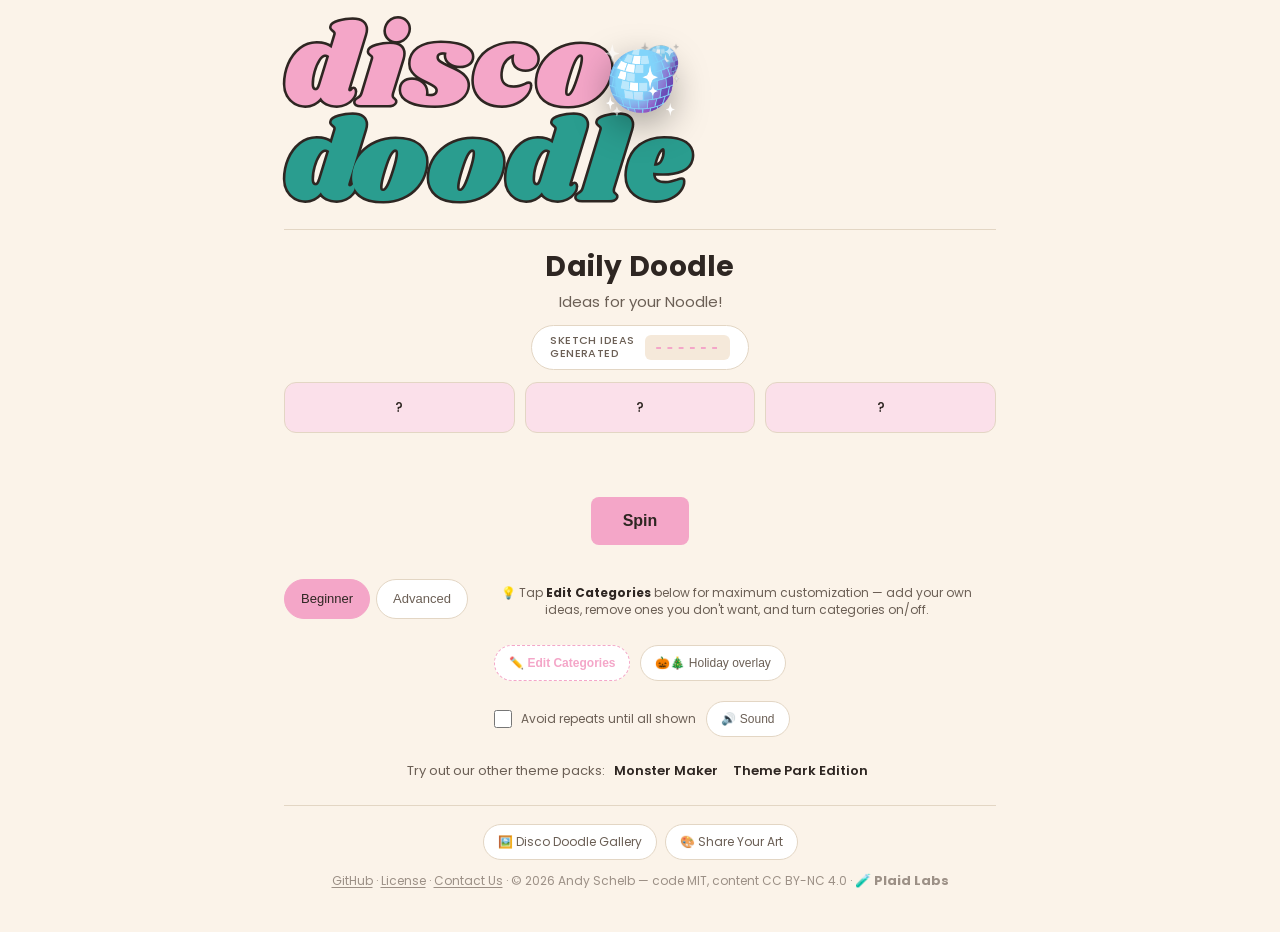
==== commit 97049bc8: "removed sidebar. cosmetic tweaks" ====
--- a/index.html
+++ b/index.html
@@ -68,7 +68,6 @@
   // selector can render instantly. Each pack's actual category data is only
   // fetched when the user selects it (Theme Park Edition's data set is the
   // largest, so this keeps first paint fast).
-  window.SL_LAYOUT = 'sidebar';
   window.SL_PACK_LIST = [
     { id: 'dailydoodle', label: 'Daily Doodle', src: 'assets/packs/dailydoodle.js' },
     { id: 'monstermaker', label: 'Monster Maker', src: 'assets/packs/monstermaker.js' },
--- a/assets/style.css
+++ b/assets/style.css
@@ -79,14 +79,18 @@
 }
 .dd-logo-line--disco { color: var(--brand-pink); }
 .dd-logo-line--doodle { color: var(--brand-mint); }
+/* Sits inline right after "disco" like an extra character — sized off the
+   line's own (inherited) font-size so it scales with the text automatically
+   in every context (full sidebar logo, any future size) with no separate
+   override needed. */
 .dd-logo-ball {
-  position: absolute;
-  top: -0.15em;
-  right: -0.05em;
-  font-size: clamp(18px, 4vw, 46px);
-  line-height: 1;
-  transform: rotate(12deg);
-  filter: drop-shadow(0 3px 4px rgba(0,0,0,.25));
+  display: inline-block;
+  height: 0.72em;
+  width: 0.72em;
+  margin-left: 0.05em;
+  border-radius: 22%;
+  vertical-align: 0.02em;
+  object-fit: cover;
 }
 #pack-pills { display: flex; gap: 6px; flex-wrap: wrap; justify-content: flex-start; }
 .pack-pill {
@@ -211,7 +215,8 @@
    logo asset, but overflows a 260px-wide nav column — scaled down here to
    fit while keeping the same stacked/outlined/left-justified design. */
 .dd-sidebar .dd-logo-line { font-size: 36px; }
-.dd-sidebar .dd-logo-ball { font-size: 20px; }
+/* No .dd-logo-ball override needed here anymore — it's sized in em units
+   off the line's own font-size above, so it scales automatically. */
 
 .dd-pack-nav {
   display: flex;
@@ -310,6 +315,10 @@
   display: flex; justify-content: center; align-items: center;
   gap: 10px; flex-wrap: wrap; margin-bottom: 1rem;
 }
+/* Forces "Avoid repeats" + "Sound" onto their own line under "Edit
+   Categories" / "Holiday overlay" every time — a deliberate line break
+   rather than however flex-wrap happens to land at a given screen width. */
+.settings-row-break { flex-basis: 100%; height: 0; }
 .repeat-toggle {
   display: flex; align-items: center; gap: 6px;
   font-size: 12px; color: var(--text-secondary); cursor: pointer;
@@ -451,6 +460,17 @@
 .cat-card.inactive .col-header { margin-bottom: 0; }
 .cat-card.inactive .item-list, .cat-card.inactive .add-row { display: none; }
 
+/* ---------- Cross-links to the other 2 packs ---------- */
+.other-packs-line {
+  text-align: center; font-size: 13px; color: var(--text-secondary);
+  margin: 1.5rem 0 0.5rem;
+}
+.other-pack-link {
+  color: var(--text-primary); font-weight: 600; text-decoration: none;
+  padding: 3px 6px; border-radius: 6px;
+}
+.other-pack-link:hover { background: var(--accent-soft); text-decoration: underline; }
+
 /* Holiday overlay toggle — tucked at the bottom of the categories panel, discoverable not prominent */
 #holiday-toggle-row {
   border-top: 1px dashed var(--border);
@@ -467,6 +487,7 @@
   cursor: pointer; color: var(--text-secondary); min-height: 36px;
   display: inline-flex; align-items: center; text-decoration: none;
 }
+.holiday-chip:hover { background: var(--surface-1); color: var(--text-primary); border-color: var(--accent); }
 .holiday-chip.on-halloween { background: #ff8c1a; color: #1a0e00; border-color: #1a0e00; }
 .holiday-chip.on-christmas { background: #b5153b; color: #ffffff; border-color: #0b5c33; }
 
@@ -485,12 +506,21 @@
   line-height: 1.7;
 }
 #sl-footer a { text-decoration: underline; text-underline-offset: 2px; }
-#sl-footer .sl-footer-brand { display: block; margin-bottom: 4px; line-height: 1.5; }
-#sl-footer .sl-footer-brand a { font-family: 'Poppins', sans-serif; font-weight: 700; text-decoration: none; }
-#sl-footer .sl-footer-brand a:hover { text-decoration: underline; }
-/* "Plaid Labs" — the parent brand — set apart from the rest of the footer
-   with larger type so it reads as the more prominent name of the two. */
-#sl-footer .sl-footer-parent { display: inline-block; font-size: 16px; margin-top: 2px; }
+/* Pills row first — same side-by-side chip style everywhere, with the
+   highlight-on-hover .holiday-chip already has. Overrides the general
+   "#sl-footer a" underline above; a pill shouldn't show a text underline. */
+.sl-footer-links {
+  display: flex; justify-content: center; align-items: center;
+  gap: 8px; flex-wrap: wrap; margin: 0 0 10px;
+}
+#sl-footer .holiday-chip { text-decoration: none; }
+/* Everything else — GitHub/License/Contact/copyright/Plaid Labs — is one
+   plain text line now instead of several stacked <br>s. */
+.sl-footer-line { margin: 0; }
+/* "Plaid Labs" — the parent brand — still gets its icon + bold treatment
+   even folded into the single line, so the credit still stands out. */
+#sl-footer .sl-footer-parent { font-family: 'Poppins', sans-serif; font-weight: 700; font-size: 13px; text-decoration: none; }
+#sl-footer .sl-footer-parent:hover { text-decoration: underline; }
 
 @media (max-width: 480px) {
   body { padding: 0 0.75rem 1.5rem; }
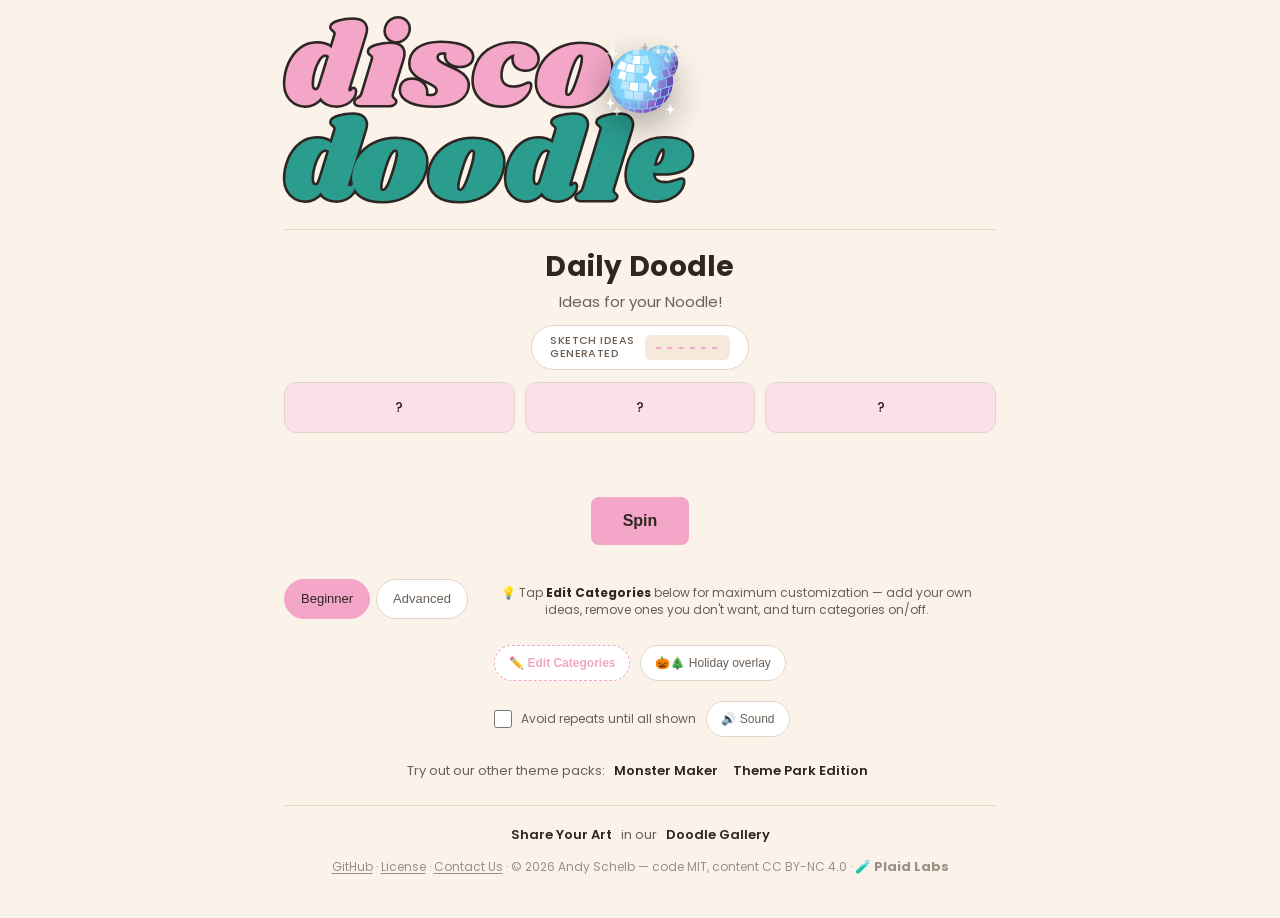
==== commit 4c740677: "updates" ====
--- a/index.html
+++ b/index.html
@@ -21,6 +21,10 @@
 <link rel="manifest" href="/site.webmanifest">
 <link rel="shortcut icon" href="/favicon.ico">
 <meta name="theme-color" content="#F4A261">
+<meta name="apple-mobile-web-app-capable" content="yes">
+<meta name="apple-mobile-web-app-status-bar-style" content="default">
+<meta name="apple-mobile-web-app-title" content="Disco Doodle">
+<meta name="mobile-web-app-capable" content="yes">
 <link rel="preconnect" href="https://fonts.googleapis.com">
 <link rel="preconnect" href="https://fonts.gstatic.com" crossorigin>
 <link href="https://fonts.googleapis.com/css2?family=Shrikhand&family=Poppins:wght@400;500;600;700;800&display=swap" rel="stylesheet">
@@ -58,7 +62,12 @@
 <div id="sl-header-mount"></div>
 
 <main id="app" aria-live="polite">
-  <!-- Populated by assets/engine.js once the default pack loads -->
+  <!-- Static fallback for crawlers/clients that don't run JS — engine.js
+       overwrites this entirely (app.innerHTML =) the instant the default
+       pack boots, so this never shows for a real visitor with JS enabled. -->
+  <h1 class="pack-title">Daily Doodle</h1>
+  <p class="subtitle">Ideas for your Noodle!</p>
+  <p>Disco Doodle — a division of Plaid Labs. Daily Doodle, Monster Maker, and Theme Park Edition drawing-prompt generators in one place. Free, no signup.</p>
 </main>
 
 <div id="sl-footer-mount"></div>
--- a/assets/style.css
+++ b/assets/style.css
@@ -92,182 +92,6 @@
   vertical-align: 0.02em;
   object-fit: cover;
 }
-#pack-pills { display: flex; gap: 6px; flex-wrap: wrap; justify-content: flex-start; }
-.pack-pill {
-  font-family: 'Poppins', sans-serif;
-  font-size: 12px;
-  font-weight: 600;
-  padding: 7px 14px;
-  border-radius: 999px;
-  border: 1px solid var(--accent);
-  background: var(--surface-2);
-  color: var(--accent);
-  cursor: pointer;
-  min-height: 36px;
-  white-space: nowrap;
-}
-.pack-pill:hover { background: var(--accent-soft); }
-
-/* ---------- Sidebar layout (generator pages only) ----------
-   The persistent left nav. Gallery/Submit/Admin keep the header above
-   instead — this is scoped to body.dd-has-sidebar only. A fixed mobile
-   top bar (hamburger + compact logo) reserves its own space via
-   padding-top below 900px; the full sidebar becomes a slide-out drawer
-   with a backdrop at that width, and is always visible, in-flow, at
-   900px and up. */
-/* Sidebar mode: body itself stops being the centered/padded box (it needs
-   to span full width to host the fixed sidebar) — instead #app and the
-   footer mount each get the same max-width/centering/padding body used to
-   have, so the actual content column still reads at the same width, just
-   shifted right to clear the sidebar on desktop. */
-body.dd-has-sidebar {
-  max-width: none;
-  margin: 0;
-  padding: 64px 0 0;
-}
-body.dd-has-sidebar > #app,
-body.dd-has-sidebar > #sl-footer-mount {
-  max-width: 760px;
-  margin: 0 auto;
-  padding: 0 1rem 2rem;
-}
-@media (min-width: 900px) {
-  body.dd-has-sidebar { padding-top: 0; padding-left: 272px; }
-}
-@media (max-width: 480px) {
-  body.dd-has-sidebar > #app,
-  body.dd-has-sidebar > #sl-footer-mount { padding: 0 0.75rem 1.5rem; }
-}
-@media (min-width: 768px) {
-  body.dd-has-sidebar > #app,
-  body.dd-has-sidebar > #sl-footer-mount { padding: 0 1.5rem 2rem; }
-}
-
-.dd-mobile-bar {
-  position: fixed;
-  top: 0; left: 0; right: 0;
-  display: flex;
-  align-items: center;
-  gap: 12px;
-  padding: 10px 16px;
-  background: var(--surface-0);
-  border-bottom: 0.5px solid var(--border);
-  z-index: 30;
-}
-@media (min-width: 900px) { .dd-mobile-bar { display: none; } }
-
-.dd-menu-toggle {
-  border: 0.5px solid var(--border);
-  background: var(--surface-2);
-  border-radius: 10px;
-  width: 44px;
-  height: 44px;
-  font-size: 19px;
-  cursor: pointer;
-  color: var(--text-primary);
-  flex: 0 0 auto;
-}
-
-.dd-logo-compact {
-  font-family: 'Shrikhand', cursive;
-  font-size: 19px;
-  text-decoration: none;
-  -webkit-text-stroke-width: 0.04em;
-  -webkit-text-stroke-color: var(--text-primary);
-  paint-order: stroke fill;
-  white-space: nowrap;
-}
-.dd-logo-compact-disco { color: var(--brand-pink); }
-.dd-logo-compact-doodle { color: var(--brand-mint); }
-
-.dd-sidebar-backdrop {
-  position: fixed;
-  inset: 0;
-  background: rgba(20, 15, 10, 0.5);
-  z-index: 35;
-  opacity: 0;
-  pointer-events: none;
-  transition: opacity .25s ease;
-}
-.dd-sidebar-backdrop.open { opacity: 1; pointer-events: auto; }
-@media (min-width: 900px) { .dd-sidebar-backdrop { display: none; } }
-
-.dd-sidebar {
-  position: fixed;
-  top: 0; left: 0; bottom: 0;
-  width: 260px;
-  background: var(--surface-2);
-  border-right: 0.5px solid var(--border);
-  padding: 28px 22px;
-  overflow-y: auto;
-  z-index: 40;
-  display: flex;
-  flex-direction: column;
-  gap: 24px;
-  transform: translateX(-100%);
-  transition: transform .25s ease;
-}
-.dd-sidebar.open { transform: translateX(0); }
-@media (min-width: 900px) {
-  .dd-sidebar { transform: translateX(0); transition: none; }
-}
-/* The 120px "true size" from the brand guide is right for a standalone
-   logo asset, but overflows a 260px-wide nav column — scaled down here to
-   fit while keeping the same stacked/outlined/left-justified design. */
-.dd-sidebar .dd-logo-line { font-size: 36px; }
-/* No .dd-logo-ball override needed here anymore — it's sized in em units
-   off the line's own font-size above, so it scales automatically. */
-
-.dd-pack-nav {
-  display: flex;
-  flex-direction: column;
-  gap: 6px;
-}
-.dd-pack-link {
-  font-family: 'Poppins', sans-serif;
-  font-size: 14px;
-  font-weight: 600;
-  text-align: left;
-  padding: 12px 14px;
-  border-radius: 10px;
-  border: 1px solid transparent;
-  background: none;
-  color: var(--text-secondary);
-  cursor: pointer;
-  min-height: 44px;
-}
-.dd-pack-link:hover { background: var(--surface-1); color: var(--text-primary); }
-.dd-pack-link.active {
-  background: var(--accent-soft);
-  color: var(--text-primary);
-  border-color: var(--accent);
-  cursor: default;
-}
-
-.dd-sidebar-footer {
-  margin-top: auto;
-  padding-top: 16px;
-  border-top: 0.5px dashed var(--border);
-  display: flex;
-  flex-direction: column;
-  gap: 4px;
-}
-.dd-sidebar-footer a {
-  font-family: 'Poppins', sans-serif;
-  font-size: 13px;
-  font-weight: 500;
-  color: var(--text-secondary);
-  text-decoration: none;
-  padding: 8px 6px;
-  border-radius: 8px;
-}
-.dd-sidebar-footer a:hover { background: var(--surface-1); color: var(--text-primary); }
-.dd-sidebar-footer a.active {
-  background: var(--accent-soft);
-  color: var(--text-primary);
-  font-weight: 700;
-}
-
 /* ---------- Page title / result area ---------- */
 h1.pack-title {
   font-family: 'Poppins', sans-serif;
@@ -514,6 +338,13 @@
   gap: 8px; flex-wrap: wrap; margin: 0 0 10px;
 }
 #sl-footer .holiday-chip { text-decoration: none; }
+/* "Share Your Art in our Doodle Gallery" — same plain bold-link treatment
+   as the "other packs" links on generator pages, not a pill. Overrides the
+   general "#sl-footer a" underline above (a plain sentence still shouldn't
+   underline its links the same way GitHub/License/Contact do below it). */
+.sl-footer-share-line { margin: 0 0 10px; }
+#sl-footer .other-pack-link { text-decoration: none; }
+#sl-footer .other-pack-link:hover { text-decoration: underline; }
 /* Everything else — GitHub/License/Contact/copyright/Plaid Labs — is one
    plain text line now instead of several stacked <br>s. */
 .sl-footer-line { margin: 0; }
